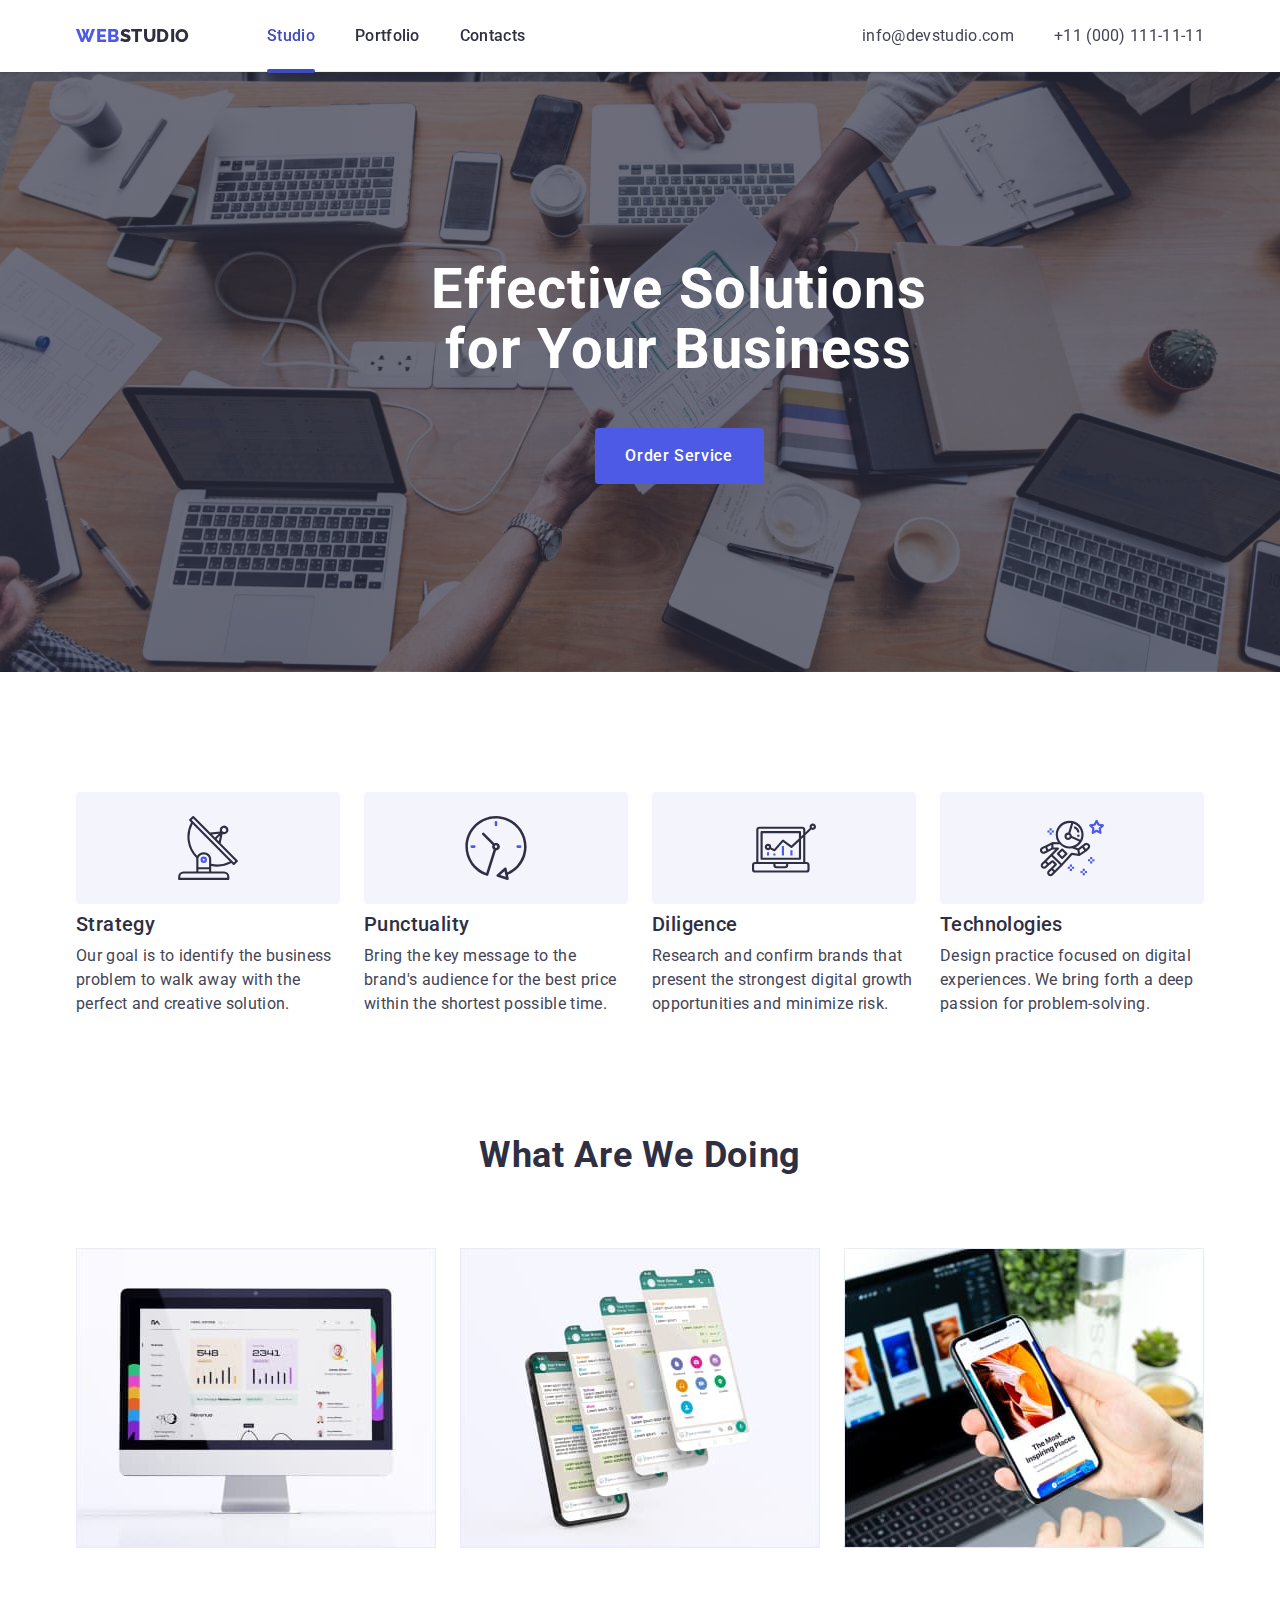
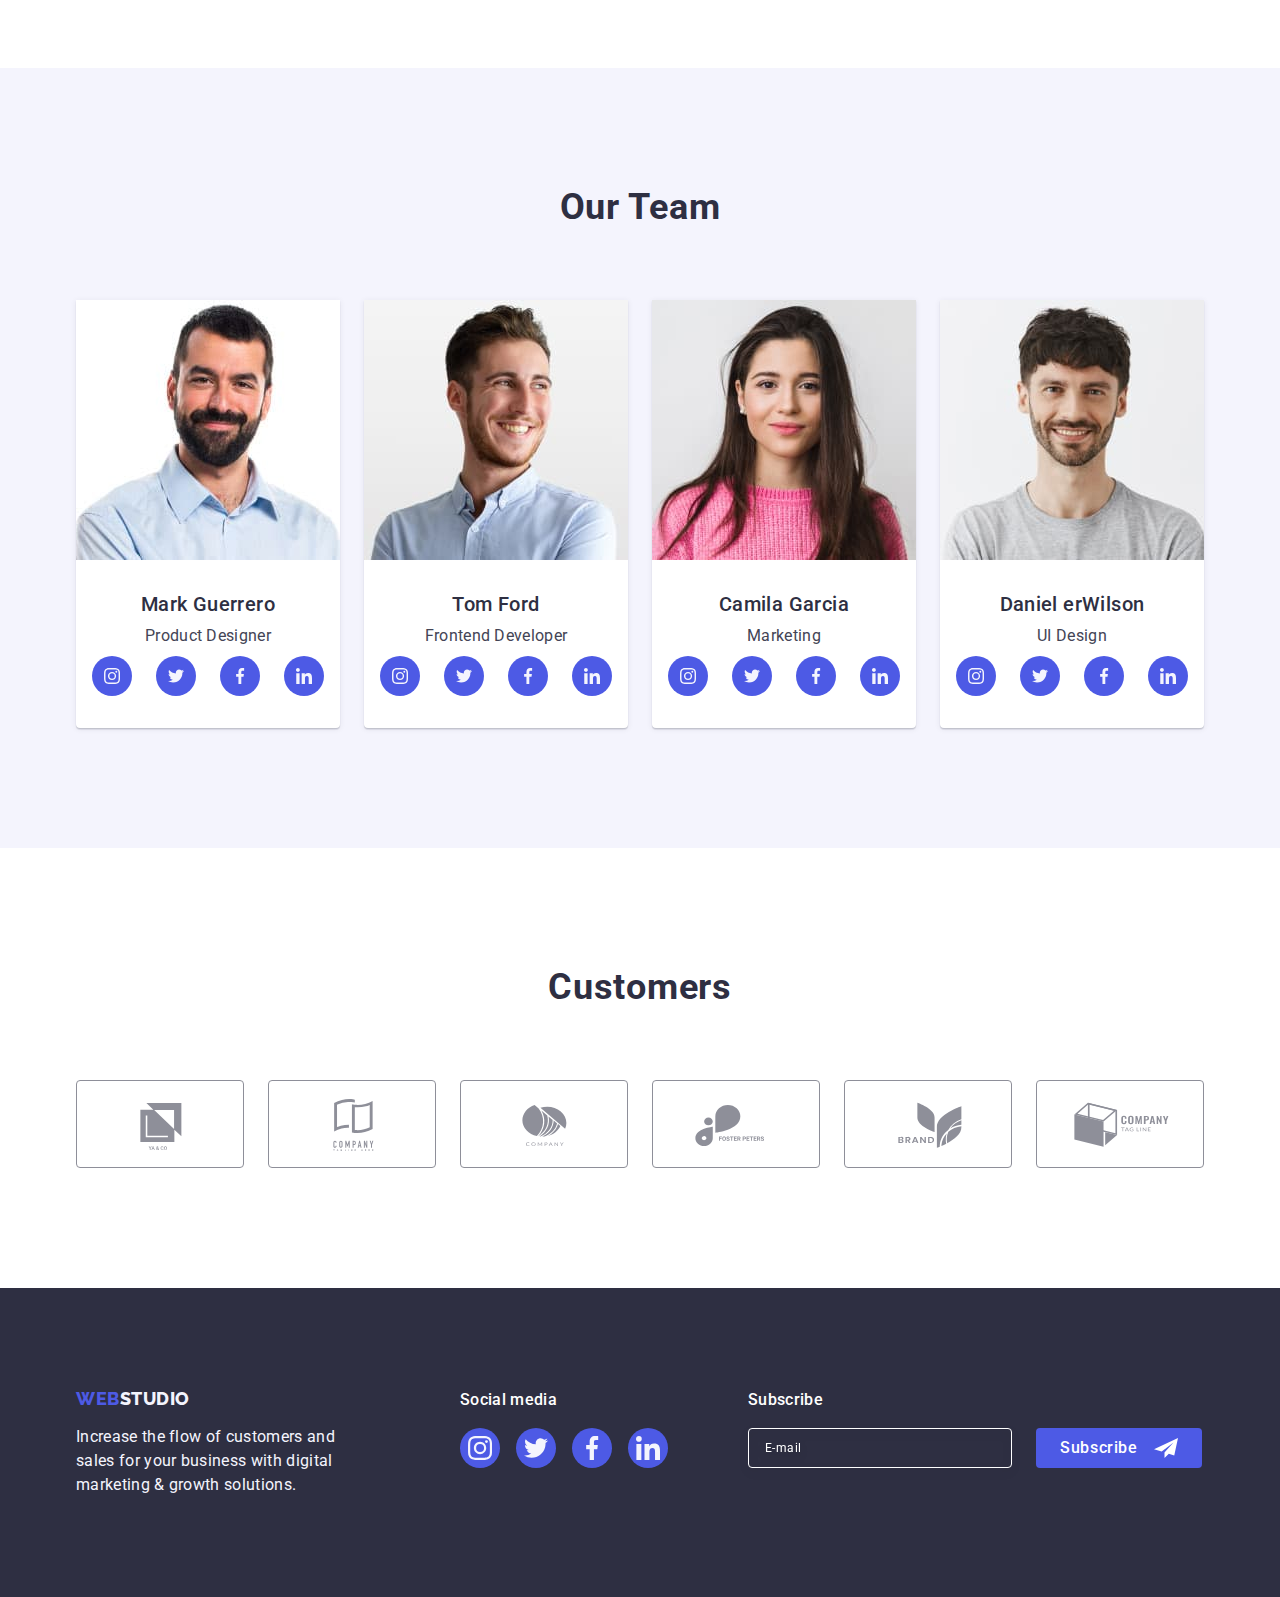
==== index.html @ be032ea1 "delite atribut for" ====
<!DOCTYPE html>
<html lang="en">
  <head>
    <meta charset="UTF-8" />
    <meta name="viewport" content="width=device-width, initial-scale=1.0" />
    <!--
      ================================
          Style normalization link
      ================================
    -->
    <link
      rel="stylesheet"
      href="https://cdn.jsdelivr.net/npm/modern-normalize@2.0.0/modern-normalize.min.css"
    />
    <!--
      ================================
          Fonts
      ================================
    -->
    <link rel="preconnect" href="https://fonts.googleapis.com" />
    <link rel="preconnect" href="https://fonts.gstatic.com" crossorigin />
    <link
      href="https://fonts.googleapis.com/css2?family=Raleway:wght@800&family=Roboto:wght@400;500;700&display=swap"
      rel="stylesheet"
    />
    <!--
        ================================
           Connecting additional pages
        ================================
      -->
    <link rel="stylesheet" href="./css/style.css" />
    <!--
        ================================
           Page's name
        ================================
      -->
    <title>Studio</title>
  </head>

  <body>
    <header class="section header">
      <!--
        ================================
           Top line
        ================================
      -->
      <div class="top-line placement-in-a-line container">
        <nav class="placement-in-a-line nav">
          <!--Logo-->
          <a class="link logo" href="./index.html">
            web<span class="logo-studio">Studio</span>
          </a>

          <ul class="placement-in-a-line list navigation-box">
            <li>
              <a class="link text-link current" href="./index.html"> Studio </a>
            </li>
            <li>
              <a class="link text-link" href="./portfolio.html"> Portfolio </a>
            </li>
            <li>
              <a class="link text-link" href=""> Contacts </a>
            </li>
          </ul>
        </nav>

        <address class="contacts">
          <ul class="list placement-in-a-line navigation-box">
            <li>
              <a class="link contact-box" href="mailto:info@devstudio.com">
                info@devstudio.com
              </a>
            </li>

            <li>
              <a class="link contact-box" href="tel:+110001111111">
                +11 (000) 111-11-11
              </a>
            </li>
          </ul>
        </address>
      </div>
    </header>

    <main>
      <!--
        =============================================
           1. Effective Solutions for Your Business
        =============================================
      -->
      <section class="title-background-box section">
        <div class="container title-box">
          <h1 class="main-title">Effective Solutions for Your Business</h1>
          <button
            data-modal-open
            class="main-button data-modal-open"
            type="button"
          >
            Order Service
          </button>
        </div>
      </section>
      <!--============================================= 
      2. Advantages
 ============================================= -->
      <section class="main-advantages-section section">
        <div class="container">
          <h2 class="visually-hidden">Advantages</h2>
          <ul class="list placement-in-a-line advantages-gap">
            <li class="advantages-card">
              <div class="icon-box">
                <svg class="advantages-icon" width="64" height="64">
                  <use href="./images/icons.svg#icon-s2-antenna"></use>
                </svg>
              </div>
              <h3 class="advantages-title">Strategy</h3>
              <p class="advantages-text">
                Our goal is to identify the business problem to walk away with
                the perfect and creative solution.
              </p>
            </li>

            <li class="advantages-card">
              <div class="icon-box">
                <svg class="advantages-icon" width="64" height="64">
                  <use href="./images/icons.svg#icon-s2-clock"></use>
                </svg>
              </div>
              <h3 class="advantages-title">Punctuality</h3>
              <p class="advantages-text">
                Bring the key message to the brand's audience for the best price
                within the shortest possible time.
              </p>
            </li>

            <li class="advantages-card">
              <div class="icon-box">
                <svg class="advantages-icon" width="64" height="64">
                  <use href="./images/icons.svg#icon-s2-diagram"></use>
                </svg>
              </div>
              <h3 class="advantages-title">Diligence</h3>
              <p class="advantages-text">
                Research and confirm brands that present the strongest digital
                growth opportunities and minimize risk.
              </p>
            </li>

            <li class="advantages-card">
              <div class="icon-box">
                <svg class="advantages-icon" width="64" height="64">
                  <use href="./images/icons.svg#icon-s2-astronaut"></use>
                </svg>
              </div>
              <h3 class="advantages-title">Technologies</h3>
              <p class="advantages-text">
                Design practice focused on digital experiences. We bring forth a
                deep passion for problem-solving.
              </p>
            </li>
          </ul>
        </div>
      </section>

      <!--
        =============================================
           3. What are we doing
        =============================================
      -->
      <section class="main-opportunities-section section">
        <div class="container">
          <h2 class="opportunities-title">What are we doing</h2>
          <ul class="list placement-in-a-line advantages-gap">
            <li class="opportunities-card">
              <img
                src="./images/main-images/rectangle171.jpg"
                alt="desktop"
                width="360"
              />
            </li>

            <li class="opportunities-card">
              <img
                src="./images/main-images/rectangle172.jpg"
                alt="mobile format"
                width="360"
              />
            </li>

            <li class="opportunities-card">
              <img
                src="./images/main-images/rectangle173.jpg"
                alt="mobile synchronized with the computer"
                width="360"
              />
            </li>
          </ul>
        </div>
      </section>

      <!--
        =============================================
           4. Our Team
        =============================================
      -->
      <section class="main-section-team section">
        <div class="container">
          <h2 class="opportunities-title">Our Team</h2>
          <ul class="list placement-in-a-line advantages-gap">
            <li class="card">
              <img
                src="./images/main-images/img01.jpg"
                alt="M.Guerrero's photo"
                width="264"
              />
              <div class="description-card">
                <h3 class="card-name">Mark Guerrero</h3>
                <p class="card-text">Product Designer</p>
                <ul
                  class="placement-in-a-line list social-links social-team-card"
                >
                  <li class="social-card-item">
                    <a
                      class="link link-team-icons"
                      href="https://www.instagram.com/"
                      target="_blank"
                    >
                      <svg class="icon" width="16" height="16">
                        <use href="./images/icons.svg#icon-f-instagram"></use>
                      </svg>
                    </a>
                  </li>

                  <li class="social-card-item">
                    <a
                      class="link link-team-icons"
                      href="https://twitter.com/"
                      target="_blank"
                    >
                      <svg class="icon" width="16" height="16">
                        <use href="./images/icons.svg#icon-f-twitter"></use>
                      </svg>
                    </a>
                  </li>

                  <li class="social-card-item">
                    <a
                      class="link link-team-icons"
                      href="https://www.facebook.com/"
                      target="_blank"
                    >
                      <svg class="icon" width="16" height="16">
                        <use href="./images/icons.svg#icon-f-facebook"></use>
                      </svg>
                    </a>
                  </li>

                  <li class="social-card-item">
                    <a
                      class="link link-team-icons"
                      href="https://www.linkedin.com/"
                      target="_blank"
                    >
                      <svg class="icon" width="16" height="16">
                        <use href="./images/icons.svg#icon-f-linkedin"></use>
                      </svg>
                    </a>
                  </li>
                </ul>
              </div>
            </li>

            <li class="card">
              <img
                src="./images/main-images/img12.jpg"
                alt="T.Ford's photo"
                width="264"
              />
              <div class="description-card">
                <h3 class="card-name">Tom Ford</h3>
                <p class="card-text">Frontend Developer</p>
                <ul
                  class="placement-in-a-line list social-links social-team-card"
                >
                  <li class="social-card-item">
                    <a
                      class="link link-team-icons"
                      href="https://www.instagram.com/"
                      target="_blank"
                    >
                      <svg class="icon" width="16" height="16">
                        <use href="./images/icons.svg#icon-f-instagram"></use>
                      </svg>
                    </a>
                  </li>

                  <li class="social-card-item">
                    <a
                      class="link link-team-icons"
                      href="https://twitter.com/"
                      target="_blank"
                    >
                      <svg class="icon" width="16" height="16">
                        <use href="./images/icons.svg#icon-f-twitter"></use>
                      </svg>
                    </a>
                  </li>

                  <li class="social-card-item">
                    <a
                      class="link link-team-icons"
                      href="https://www.facebook.com/"
                      target="_blank"
                    >
                      <svg class="icon" width="16" height="16">
                        <use href="./images/icons.svg#icon-f-facebook"></use>
                      </svg>
                    </a>
                  </li>

                  <li class="social-card-item">
                    <a
                      class="link link-team-icons"
                      href="https://www.linkedin.com/"
                      target="_blank"
                    >
                      <svg class="icon" width="16" height="16">
                        <use href="./images/icons.svg#icon-f-linkedin"></use>
                      </svg>
                    </a>
                  </li>
                </ul>
              </div>
            </li>

            <li class="card">
              <img
                src="./images/main-images/img13.jpg"
                alt="C.Garcia's photo"
                width="264"
              />
              <div class="description-card">
                <h3 class="card-name">Camila Garcia</h3>
                <p class="card-text">Marketing</p>
                <ul
                  class="placement-in-a-line list social-links social-team-card"
                >
                  <li class="social-card-item">
                    <a
                      class="link link-team-icons"
                      href="https://www.instagram.com/"
                      target="_blank"
                    >
                      <svg class="icon" width="16" height="16">
                        <use href="./images/icons.svg#icon-f-instagram"></use>
                      </svg>
                    </a>
                  </li>

                  <li class="social-card-item">
                    <a
                      class="link link-team-icons"
                      href="https://twitter.com/"
                      target="_blank"
                    >
                      <svg class="icon" width="16" height="16">
                        <use href="./images/icons.svg#icon-f-twitter"></use>
                      </svg>
                    </a>
                  </li>

                  <li class="social-card-item">
                    <a
                      class="link link-team-icons"
                      href="https://www.facebook.com/"
                      target="_blank"
                    >
                      <svg class="icon" width="16" height="16">
                        <use href="./images/icons.svg#icon-f-facebook"></use>
                      </svg>
                    </a>
                  </li>

                  <li class="social-card-item">
                    <a
                      class="link link-team-icons"
                      href="https://www.linkedin.com/"
                      target="_blank"
                    >
                      <svg class="icon" width="16" height="16">
                        <use href="./images/icons.svg#icon-f-linkedin"></use>
                      </svg>
                    </a>
                  </li>
                </ul>
              </div>
            </li>

            <li class="card">
              <img
                src="./images/main-images/img14.jpg"
                alt="D.Wilson's photo"
                width="264"
              />
              <div class="description-card">
                <h3 class="card-name">Daniel erWilson</h3>
                <p class="card-text">UI Design</p>
                <ul
                  class="placement-in-a-line list social-links social-team-card"
                >
                  <li class="social-card-item">
                    <a
                      class="link link-team-icons"
                      href="https://www.instagram.com/"
                      target="_blank"
                    >
                      <svg class="icon" width="16" height="16">
                        <use href="./images/icons.svg#icon-f-instagram"></use>
                      </svg>
                    </a>
                  </li>

                  <li class="social-card-item">
                    <a
                      class="link link-team-icons"
                      href="https://twitter.com/"
                      target="_blank"
                    >
                      <svg class="icon" width="16" height="16">
                        <use href="./images/icons.svg#icon-f-twitter"></use>
                      </svg>
                    </a>
                  </li>

                  <li class="social-card-item">
                    <a
                      class="link link-team-icons"
                      href="https://www.facebook.com/"
                      target="_blank"
                    >
                      <svg class="icon" width="16" height="16">
                        <use href="./images/icons.svg#icon-f-facebook"></use>
                      </svg>
                    </a>
                  </li>

                  <li class="social-card-item">
                    <a
                      class="link link-team-icons"
                      href="https://www.linkedin.com/"
                      target="_blank"
                    >
                      <svg class="icon" width="16" height="16">
                        <use href="./images/icons.svg#icon-f-linkedin"></use>
                      </svg>
                    </a>
                  </li>
                </ul>
              </div>
            </li>
          </ul>
        </div>
      </section>

      <!--   
        /**
          |============================
          | 5. Customers
          |============================
        */-->
      <section class="customers">
        <div class="container">
          <h2 class="opportunities-title">Customers</h2>
          <ul class="list placement-in-a-line customers-list">
            <li class="customers-link-list">
              <a class="link customers-link" href="">
                <svg class="customers-icon" width="104" height="56">
                  <use href="./images/icons.svg#icon-Logo-1"></use>
                </svg>
              </a>
            </li>

            <li class="customers-link-list">
              <a class="link customers-link" href="">
                <svg class="customers-icon" width="104" height="56">
                  <use href="./images/icons.svg#icon-Logo-2"></use>
                </svg>
              </a>
            </li>

            <li class="customers-link-list">
              <a class="link customers-link" href="">
                <svg class="customers-icon" width="104" height="56">
                  <use href="./images/icons.svg#icon-Logo-3"></use>
                </svg>
              </a>
            </li>

            <li class="customers-link-list">
              <a class="link customers-link" href="">
                <svg class="customers-icon" width="104" height="56">
                  <use href="./images/icons.svg#icon-Logo-4"></use>
                </svg>
              </a>
            </li>

            <li class="customers-link-list">
              <a class="link customers-link" href="">
                <svg class="customers-icon" width="104" height="56">
                  <use href="./images/icons.svg#icon-Logo-5"></use>
                </svg>
              </a>
            </li>

            <li class="customers-link-list">
              <a class="link customers-link" href="">
                <svg class="customers-icon" width="104" height="56">
                  <use href="./images/icons.svg#icon-Logo-6"></use>
                </svg>
              </a>
            </li>
          </ul>
        </div>
      </section>
    </main>

    <!--
      =============================================
          Footer
      =============================================
    -->
    <footer class="footer-box section">
      <div class="container placement-in-a-line footer-container">
        <div class="footer-logo-box">
          <a class="link logo logo-footer" href="./index.html">
            Web<span class="logo-studio-footer">Studio</span>
          </a>

          <p class="paragraf-box">
            Increase the flow of customers and sales for your business with
            digital marketing & growth solutions.
          </p>
        </div>

        <div>
          <p class="social-title">Social media</p>
          <ul class="placement-in-a-line list social-footer-links">
            <li class="social-links-list">
              <a
                class="link link-icons"
                href="https://www.instagram.com/"
                target="_blank"
              >
                <svg class="icon" width="24" height="24">
                  <use href="./images/icons.svg#icon-f-instagram"></use>
                </svg>
              </a>
            </li>

            <li class="social-links-list">
              <a
                class="link link-icons"
                href="https://twitter.com/"
                target="_blank"
              >
                <svg class="icon" width="24" height="24">
                  <use href="./images/icons.svg#icon-f-twitter"></use>
                </svg>
              </a>
            </li>

            <li class="social-links-list">
              <a
                class="link link-icons"
                href="https://www.facebook.com/"
                target="_blank"
              >
                <svg class="icon" width="24" height="24">
                  <use href="./images/icons.svg#icon-f-facebook"></use>
                </svg>
              </a>
            </li>

            <li class="social-links-list">
              <a
                class="link link-icons"
                href="https://www.linkedin.com/"
                target="_blank"
              >
                <svg class="icon" width="24" height="24">
                  <use href="./images/icons.svg#icon-f-linkedin"></use>
                </svg>
              </a>
            </li>
          </ul>
        </div>

        <div class="footer-subscribe">
          <p class="social-title">Subscribe</p>
          <form class="footer-form">
            <label class="social-title">
              <input
                class="subscribe-imput"
                type="email"
                name="usermail"
                placeholder="E-mail"
                required
              />
            </label>
            <button class="subscribe-button" type="submit">
              Subscribe
              <svg class="subscribe-icon" width="24" height="24">
                <use href="./images/icons.svg#plane-icon"></use>
              </svg>
            </button>
          </form>
        </div>
      </div>
    </footer>

    <!-- Modal window. -->
    <div data-modal class="data-modal is-hidden">
      <div class="modal-card">
        <button data-modal-close type="button" class="data-modal-close">
          <svg class="icon-modal" width="8" height="8">
            <use href="./images/icons.svg#icon-close"></use>
          </svg>
        </button>

        <h2 class="form-title">
          Leave your contacts and we will call you back
        </h2>

        <form class="form-box">
          <label class="form-subtitle">
            Name
            <input class="form-imput" type="text" name="username" required />
          </label>

          <label class="form-subtitle">
            Phone
            <input class="form-imput" type="tel" name="userphone" required />
          </label>

          <label class="form-subtitle">
            Email
            <input class="form-imput" type="email" name="useremail" required />
            <svg class="input-icon" width="18" height="24">
              <use href="./images/icons.svg#icon-mail-icon"></use>
            </svg>
          </label>

          <label class="form-subtitle">
            Comment
            <textarea
              class="form-textarea"
              name="usercomment"
              rows="5"
              placeholder="Text input"
            ></textarea>
          </label>

          <label class="form-accept-box">
            <input class="form-accept" type="checkbox" required />
            <span class="form-text-accept">
              I accept the terms and conditions of the
              <a href="">Privacy Policy</a>
            </span>
          </label>

          <button class="form-button" type="submit">Send</button>
        </form>
      </div>
    </div>
    <script src="./js/modal.js"></script>
  </body>
</html>
---- css/style.css ----
:root {
  --cloud: #f4f4fd;
  --cornflower: #e7e9fc;
  --dairy: #fcfcfc;
  --iris: #4d5ae5;
  --green: #31d0aa;
  --light-slate: #8e8f99;
  --navy-blue: #2e2f42;
  --navy-blue-modal: rgba(46, 47, 66, 0.4);
  --ocean: #404bbf;
  --white: #fff;
  --slate: #434455;
}

/**
  |============================
  | Base styles
  |============================
*/
body {
  font-family: "Roboto", sans-serif;
  color: var(--slate);
  background: var(--white);
}

*,
*::before,
*::after {
  box-sizing: border-box;
}

.container {
  width: 1158px;
  margin: 0 auto;
  padding: 0 15px;
}

.link {
  text-decoration: none;
}

.list {
  list-style: none;
}

.placement-in-a-line {
  display: flex;
  flex-direction: row;
}

h1,
h2,
h3,
h4,
h5,
h6,
p {
  margin-top: 0;
  margin-bottom: 0;
}

ul,
ol {
  margin-top: 0;
  margin-bottom: 0;
  padding-left: 0;
}

.section {
  margin: 0;
}

img {
  display: block;
  max-width: 100%;
}

input {
  font-family: inherit;
}

.visually-hidden {
  position: absolute;
  width: 1px;
  height: 1px;
  margin: -1px;
  border: 0;
  padding: 0;

  white-space: nowrap;
  clip-path: inset(100%);
  clip: rect(0 0 0 0);
  overflow: hidden;
}

/*
=========================================
      Header
=========================================
*/
.header {
  position: sticky;
  top: 0;
  background-color: var(--white);
  box-shadow: 0px 2px 1px rgba(46, 47, 66, 0.08),
    0px 1px 1px rgba(46, 47, 66, 0.16), 0px 1px 6px rgba(46, 47, 66, 0.08);
}

.top-line {
  display: flex;
  height: 72px;
  align-items: center;
  justify-content: space-between;
  border-bottom: 1px solid #e7e9fc;
}

.nav {
  align-items: center;
}

.logo {
  width: 115px;
  margin-right: 76px;
  font-family: "Raleway", sans-serif;
  font-weight: 800;
  font-size: 18px;
  line-height: 1.17;
  letter-spacing: 0.03em;
  text-transform: uppercase;
  color: var(--iris);
}

.logo-studio {
  color: var(--navy-blue);
}

.navigation-box {
  gap: 40px;
}

.text-link {
  display: block;
  align-items: center;
  justify-content: center;
  position: relative;
  padding: 24px 0;
  font-weight: 500;
  font-size: 16px;
  line-height: 1.5;
  letter-spacing: 0.02em;
  color: var(--navy-blue);
  transition: color 250ms cubic-bezier(0.4, 0, 0.2, 1);
}

.text-link:hover,
.text-link:focus {
  color: var(--ocean);
}

.text-link.current {
  color: var(--ocean);
}

.text-link.current::after {
  content: "";
  position: absolute;
  left: 0;
  bottom: -1px;
  width: 100%;
  height: 4px;
  border-radius: 2px;
  background-color: var(--ocean);
}

.text-link .contacts {
  font-style: normal;
}

.contacts {
  font-style: normal;
}

.contact-box {
  font-size: 16px;
  line-height: 1.5;
  letter-spacing: 0.02em;
  color: var(--slate);
  transition: color 250ms cubic-bezier(0.4, 0, 0.2, 1);
}

.contact-box:hover,
.contact-box:focus {
  color: var(--ocean);
}

/* Main
=============================================
   1. Effective Solutions for Your Business
=============================================
*/
.title-background-box {
  max-width: 1440px;
  margin: 0 auto;
  padding: 188px 0;
  background: var(--navy-blue);
  background-image: linear-gradient(
      to bottom,
      rgba(46, 47, 66, 0.7),
      rgba(46, 47, 66, 0.7)
    ),
    url(../images/main-images/people-office.jpg);
  background-repeat: no-repeat;
  background-position: center;
  background-size: cover;
}

.title-box {
  width: 1358px;
  padding: 188px auto;
}

.main-title {
  max-width: 496px;
  margin-right: auto;
  margin-left: auto;
  margin-bottom: 48px;
  font-size: 56px;
  line-height: 1.07;
  text-align: center;
  letter-spacing: 0.02em;
  color: var(--white);
}

.main-button {
  display: block;
  min-width: 169px;
  height: 56px;
  margin-right: auto;
  margin-left: auto;
  font-family: "Roboto", sans-serif;
  font-weight: 500;
  font-size: 16px;
  line-height: 1.5;
  letter-spacing: 0.04em;
  color: var(--white);
  border: none;
  background-color: var(--iris);
  border-radius: 4px;
  cursor: pointer;
  transition: background-color 250ms cubic-bezier(0.4, 0, 0.2, 1);
}

.main-button:hover,
.main-button:focus {
  background-color: var(--ocean);
  cursor: pointer;
}

/* 
=============================================
   2. Advantages
=============================================
*/
.main-advantages-section {
  padding: 120px 0;
}

.advantages-gap {
  gap: 24px;
}

.icon-box {
  display: flex;
  width: 264px;
  height: 112px;
  margin-bottom: 8px;
  align-items: center;
  justify-content: center;
  background-color: var(--cloud);
  border-radius: 4px;
  margin-bottom: 8px;
}

.advantages-card {
  width: calc((100% - 72px) / 4);
}

.advantages-title {
  margin-bottom: 8px;
  font-weight: 500;
  font-size: 20px;
  line-height: 1.2;
  letter-spacing: 0.02em;
  color: var(--navy-blue);
}

.advantages-text {
  font-size: 16px;
  line-height: 1.5;
  letter-spacing: 0.02em;
  color: var(--slate);
}

/* 
=============================================
   3. What are we doing
=============================================
*/
.main-opportunities-section {
  padding-bottom: 120px;
}

.opportunities-title {
  margin-bottom: 72px;
  font-size: 36px;
  line-height: 1.11;
  text-align: center;
  letter-spacing: 0.02em;
  text-transform: capitalize;
  color: var(--navy-blue);
}

/* 
=============================================
   4. Our Team
=============================================
*/
.main-section-team {
  padding-top: 120px;
  padding-bottom: 120px;
  background-color: var(--cloud);
}

.card {
  box-shadow: 0px 1px 6px rgba(46, 47, 66, 0.08),
    0px 1px 1px rgba(46, 47, 66, 0.16), 0px 2px 1px rgba(46, 47, 66, 0.08);
  border-radius: 0px 0px 4px 4px;
  text-align: center;
  background-color: var(--white);
  transition: background-color 250ms cubic-bezier(0.4, 0, 0.2, 1);
}

.description-card {
  padding: 32px 0;
}

.card-name {
  margin-bottom: 8px;
  font-size: 20px;
  font-weight: 500;
  line-height: 1.2;
  letter-spacing: 0.02em;
  text-align: center;
  color: var(--navy-blue);
}

.card-text {
  margin-bottom: 8px;
  font-size: 16px;
  line-height: 1.5;
  letter-spacing: 0.02em;
  text-align: center;
  color: var(--slate);
}

.social-team-card {
  align-items: center;
  justify-content: center;
  gap: 24px;
}

.social-card-item {
  width: 40px;
  height: 40px;
}

.link-team-icons {
  display: flex;
  align-items: center;
  justify-content: center;
  width: 100%;
  height: 100%;
  border-radius: 50%;
  fill: var(--cloud);
  background-color: var(--iris);
  transition: background-color 250ms cubic-bezier(0.4, 0, 0.2, 1);
}

.link-team-icons:hover,
.link-team-icons:focus {
  background-color: var(--ocean);
}

.icon {
  fill: var(--cloud);
}

/**
  |============================
  | 5. Customers
  |============================
*/

.customers {
  padding: 120px 0;
}

.customers-list {
  gap: 24px;
}

.customers-link-list {
  width: calc((100% - 120px) / 6);
  height: 88px;
}

.customers-link {
  width: 100%;
  height: 100%;
  border: 1px solid var(--light-slate);
  border-radius: 4px;
  display: flex;
  justify-content: center;
  align-items: center;
  color: var(--light-slate);
  fill: var(--light-slate);
  transition: border-color 250ms cubic-bezier(0.4, 0, 0.2, 1),
    color 250ms cubic-bezier(0.4, 0, 0.2, 1);
}

.customers-link:hover,
.customers-link:focus {
  fill: var(--ocean);
  color: var(--ocean);
  border-color: var(--ocean);
}
/* 
=============================================
   Portfolio
=============================================
*/
.portfolio {
  padding-top: 96px;
  padding-bottom: 120px;
}

.filter-button-box {
  margin-bottom: 72px;
  gap: 24px;
  justify-content: center;
}

.portfolio-button {
  display: block;
  padding: 12px 24px 12px 24px;
  font-family: "Roboto", sans-serif;
  font-weight: 500;
  font-size: 16px;
  line-height: 1.5;
  letter-spacing: 0.04em;
  color: var(--iris);
  background-color: var(--cloud);
  border-radius: 4px;
  border: 1px solid var(--cornflower);
  transition: color 250ms cubic-bezier(0.4, 0, 0.2, 1),
    background-color 250ms cubic-bezier(0.4, 0, 0.2, 1),
    border-color 250ms cubic-bezier(0.4, 0, 0.2, 1),
    box-shadow 250ms cubic-bezier(0.4, 0, 0.2, 1);
}

.portfolio-button:hover,
.portfolio-button:focus {
  color: var(--white);
  background-color: var(--ocean);
  cursor: pointer;
  border: 1px solid transparent;

  box-shadow: 0px 3px 1px rgba(0, 0, 0, 0.1), 0px 2px 1px rgba(0, 0, 0, 0.08),
    0px 2px 2px rgba(0, 0, 0, 0.12);
}

.project-cards {
  flex-wrap: wrap;
  column-gap: 24px;
  row-gap: 48px;
}

.card-of-project {
}

.project-link {
  display: block;
  transition: box-shadow 250ms cubic-bezier(0.4, 0, 0.2, 1);
}

.project-link:hover,
.project-link:focus {
  box-shadow: 0px 1px 6px rgba(46, 47, 66, 0.08),
    0px 1px 1px rgba(46, 47, 66, 0.16), 0px 2px 1px rgba(46, 47, 66, 0.08);
}

.parents-img-project {
  position: relative;
  overflow: hidden;
}

.project-link:hover .project-text,
.project-link:focus .project-text {
  box-shadow: 0px 1px 6px rgba(46, 47, 66, 0.08),
    0px 1px 1px rgba(46, 47, 66, 0.16), 0px 2px 1px rgba(46, 47, 66, 0.08);
  transform: translateY(0%);
}

.project-text {
  position: absolute;
  top: 0;
  left: 0;
  width: 100%;
  height: 100%;
  transform: translateY(100%);
  transition: transform 250ms cubic-bezier(0.4, 0, 0.2, 1);
  padding: 40px 32px;
  font-size: 16px;
  line-height: 1.5;
  letter-spacing: 0.02em;
  color: var(--cloud);
  background: var(--iris);
}

.card-of-project:hover .project-text,
.card-of-project:focus .project-text {
  transform: translateY(0);
}

.description-project-card {
  padding: 32px 16px;
  border: 1px solid var(--cornflower);
  border-top: none;
}

.filter-button-box {
}
.card-project-name {
  margin-bottom: 8px;
  font-size: 20px;
  font-weight: 500;
  line-height: 1.2;
  letter-spacing: 0.02em;
  color: var(--navy-blue);
}

.card-project-text {
  font-size: 16px;
  line-height: 1.5;
  letter-spacing: 0.02em;
  color: var(--slate);
}

/* 
=============================================
   Footer
=============================================
*/
.footer-box {
  padding: 100px 0;
}

.footer-container {
  align-items: baseline;
}

.footer-logo-box {
  margin-right: 120px;
}

.logo-footer {
  display: inline-block;
  margin-bottom: 16px;
}

.logo-studio-footer {
  color: var(--cloud);
}

.footer-box {
  background: var(--navy-blue);
}

.paragraf-box {
  width: 264px;
  line-height: 1.5;
  letter-spacing: 0.02em;
  color: var(--cloud);
}

.social-title {
  margin-bottom: 16px;
  font-size: 16px;
  font-weight: 500;
  line-height: 1.5;
  letter-spacing: 0.02em;
  color: var(--white);
}

.social-footer-links {
  display: flex;
  gap: 16px;
  flex-shrink: 0;
  align-self: flex-end;
}

.social-footer-links .link-icons {
  display: flex;
  justify-content: center;
  align-items: center;
  width: 40px;
  height: 40px;
  border-radius: 50%;
  fill: var(--cloud);
  background-color: var(--iris);
  transition: background-color 250ms cubic-bezier(0.4, 0, 0.2, 1);
}

.link-icons:hover,
.link-icons:focus {
  background-color: var(--green);
}

.footer-subscribe {
  margin-left: 80px;
  align-items: flex-start;
}

.footer-form {
  display: flex;
  gap: 24px;
}

.subscribe-imput {
  width: 264px;
  height: 40px;

  padding-left: 16px;
  font-size: 12px;
  font-weight: 400;
  line-height: 1.5;
  letter-spacing: 0.04em;
  border-radius: 4px;
  border: 1px solid var(--white);
  filter: drop-shadow(0px 4px 4px rgba(0, 0, 0, 0.15));
  color: var(--white);
  background-color: transparent;
}

.subscribe-imput::placeholder {
  font-size: 12px;
  font-weight: 400;
  line-height: 2;
  letter-spacing: 0.04em;
  color: var(--white);
}

.subscribe-button {
  display: flex;

  padding: 8px 24px;
  min-width: 165px;
  height: 40px;
  align-items: center;
  justify-content: center;
  font-family: "Roboto", sans-serif;
  font-size: 16px;
  font-weight: 500;
  line-height: 1.5;
  letter-spacing: 0.04em;
  color: var(--white);
  fill: var(--white);
  background-color: var(--iris);
  cursor: pointer;
  border: none;
  border-radius: 4px;
}

.subscribe-icon {
  margin-left: 16px;
}

/**
  |============================
  | Modal window
  |============================
*/

.data-modal {
  position: fixed;
  top: 0;
  left: 0;
  width: 100%;
  height: 100%;
  background-color: rgba(46, 47, 66, 0.4);
  transition: opacity 250ms cubic-bezier(0.4, 0, 0.2, 1),
    visibility 250ms cubic-bezier(0.4, 0, 0.2, 1);
}

.is-hidden {
  opacity: 0;
  visibility: hidden;
  pointer-events: none;
}

.modal-card {
  position: absolute;
  top: 50%;
  left: 50%;
  transform: translate(-50%, -50%) scale(1);
  width: 408px;
  min-height: 584px;
  padding: 72px 24px 24px 24px;
  background: var(--dairy);
  box-shadow: 0px 1px 1px rgba(0, 0, 0, 0.14), 0px 1px 3px rgba(0, 0, 0, 0.12),
    0px 2px 1px rgba(0, 0, 0, 0.2);
  border-radius: 4px;
  transition: transform 250ms cubic-bezier(0.4, 0, 0.2, 1);
}

.data-modal-close {
  position: absolute;
  top: 24px;
  right: 24px;
  width: 24px;
  height: 24px;
  border-radius: 50%;
  display: flex;
  align-items: center;
  justify-content: center;
  background-color: var(--cornflower);
  border: 1px solid rgba(0, 0, 0, 0.1);
  padding: 0;
  cursor: pointer;
  transition: background-color 250ms cubic-bezier(0.4, 0, 0.2, 1),
    border 250ms cubic-bezier(0.4, 0, 0.2, 1);
}

.data-modal-close:hover,
.data-modal-close:focus {
  background-color: var(--ocean);
  border: none;
  fill: var(--white);
}

.icon-modal {
  scale: 3;
  transition: fill 250ms cubic-bezier(0.4, 0, 0.2, 1);
}

.icon-modal:hover,
.icon-modal:focus {
  fill: var(--white);
  fill: #ffffff;
}

.form-title {
  margin-bottom: 16px;
  color: var(--navy-blue);
  text-align: center;
  font-size: 16px;
  font-weight: 500;
  line-height: 1.5;
  letter-spacing: 0.02em;
}

.form-box {
  display: flex;
  flex-direction: column;
  gap: 8px;
}

.form-subtitle {
  display: flex;
  flex-direction: column;
  color: var(--light-slate);
  font-size: 12px;
  line-height: 1.17;
  letter-spacing: 0.04em;
}

.form-imput {
  margin-top: 4px;
  width: 360px;
  height: 36px;
  border-radius: 4px;
  border: 1px solid var(--navy-blue-modal);
  transition: border-color 250ms cubic-bezier(0.4, 0, 0.2, 1);
}

.form-imput:hover + .input-icon,
.form-imput:focus + .input-icon {
  border-color: var(--iris);
}

.form-accept:checked + .form-subtitle {
  background-color: var(--ocean);
  fill: #f4f4fd;
  border: none;
}

.form-imput::placeholder {
  border-color: var(--iris);
}

.form-textarea {
  resize: none;
  margin-top: 4px;
  padding: 8px 16px;
  width: 360px;
  height: 102px;
  border-radius: 4px;
  border: 1px solid var(--navy-blue-modal);
}

.form-textarea::placeholder {
  color: var(--navy-blue-modal);
  font-size: 12px;
  font-weight: 400;
  line-height: 1.17;
  letter-spacing: 0.04em;
}

.form-accept-box {
  margin: 8px 0 24px 0;
  padding: 0;
}

.form-accept {
  width: 16px;
  height: 16px;
  margin-right: 8px;
  border-radius: 2px;
  border: 1px solid var(--navy-blue-modal);
}

.form-accept:checked + .form-accept-box > .form-text-accept {
  background-color: var(--ocean);
  fill: #f4f4fd;
  border: none;
}

.form-text-accept {
  margin: 0;
  padding: 0;
  color: var(--light-slate);
  font-size: 12px;
  font-weight: 400;
  line-height: 1.16;
  letter-spacing: 0.04em;
}

.form-button {
  padding: 16px 64px;
  align-self: center;

  color: var(--white);
  background-color: var(--iris);
  font-size: 16px;
  font-weight: 500;
  line-height: 1.5;
  letter-spacing: 0.04em;
  transition: background-color 250ms cubic-bezier(0.4, 0, 0.2, 1);
}

.form-button:hover,
.form-button:focus {
  background-color: var(--ocean);
  cursor: pointer;
}

.form-button:disabled {
  background-color: var(--light-slate);
  cursor: not-allowed;
}
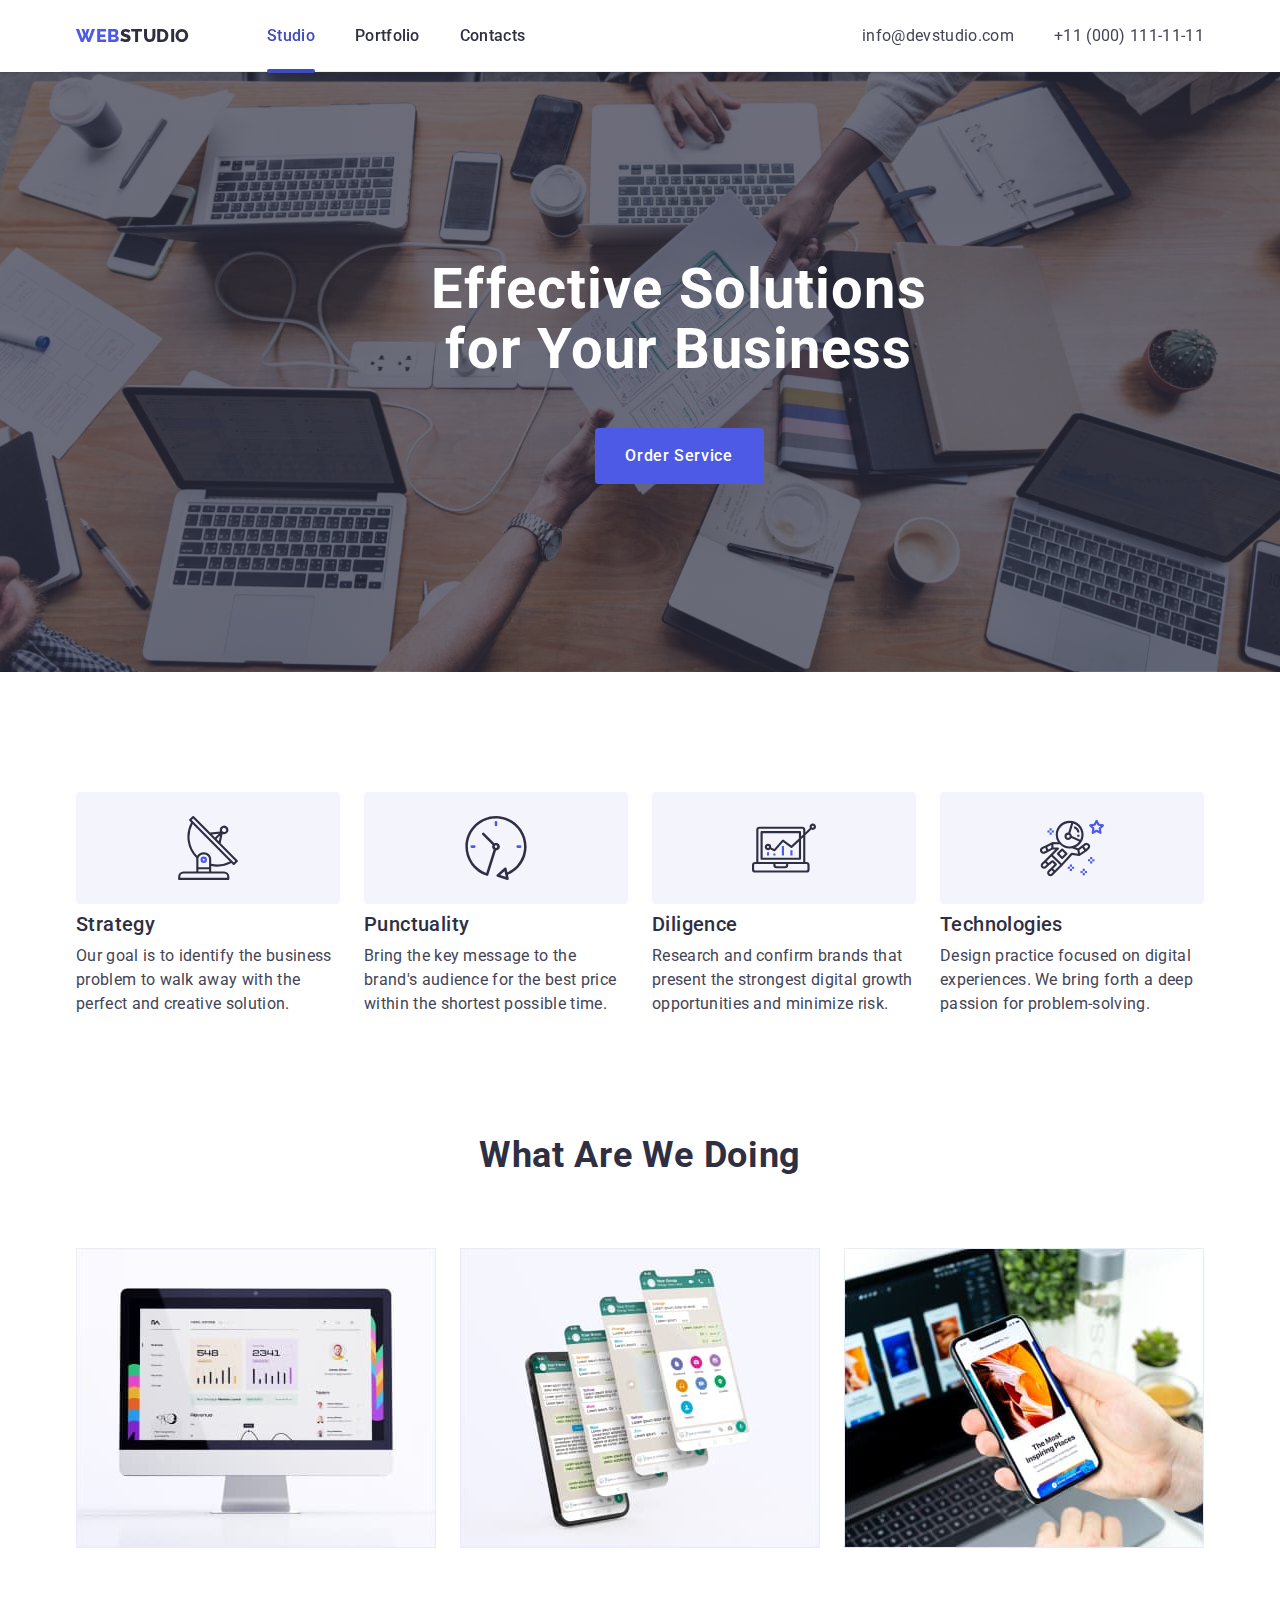
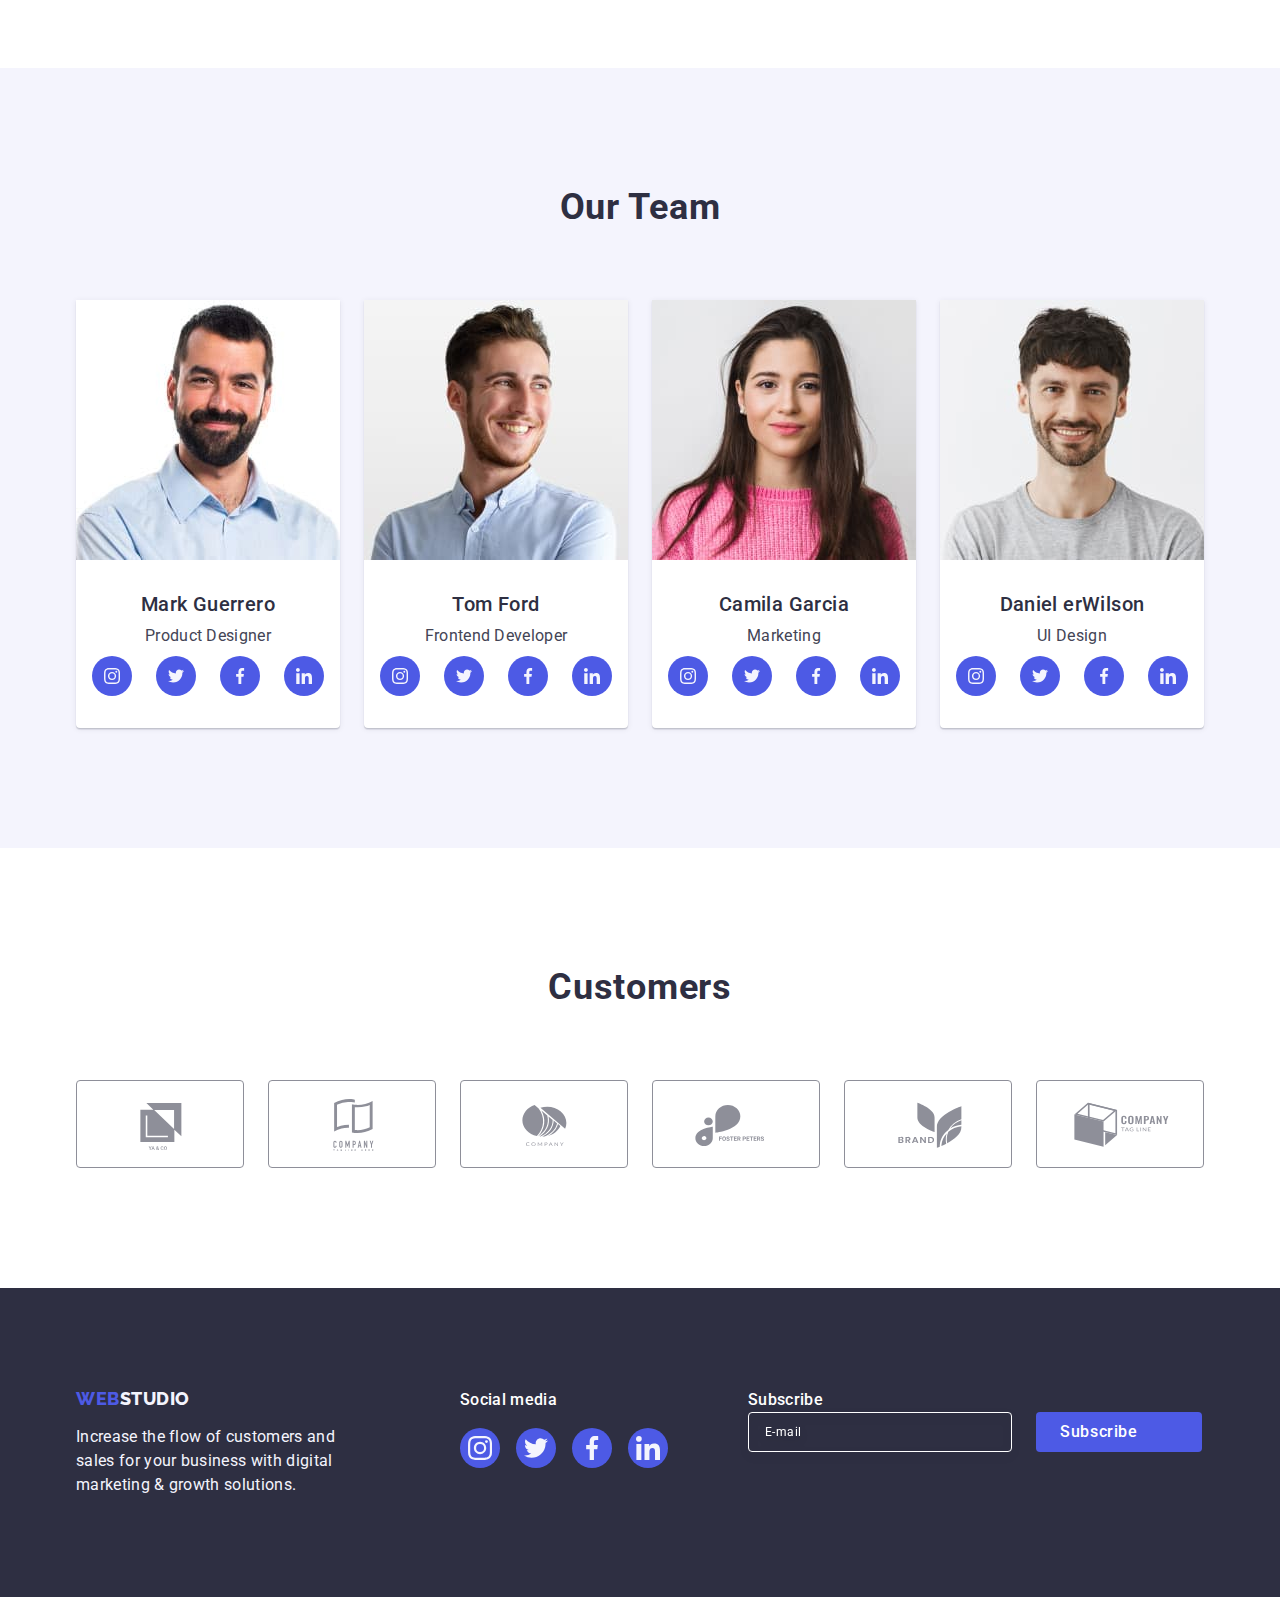
==== commit 16482827: "Recomendation mentor" ====
--- a/index.html
+++ b/index.html
@@ -596,7 +596,7 @@
         </div>
 
         <div class="footer-subscribe">
-          <p class="social-title">Subscribe</p>
+          <p class="social-form-title">Subscribe</p>
           <form class="footer-form">
             <label class="social-title">
               <input
@@ -627,46 +627,88 @@
           </svg>
         </button>
 
-        <h2 class="form-title">
-          Leave your contacts and we will call you back
-        </h2>
+        <p class="form-title">Leave your contacts and we will call you back</p>
 
         <form class="form-box">
-          <label class="form-subtitle">
-            Name
-            <input class="form-imput" type="text" name="username" required />
-          </label>
-
-          <label class="form-subtitle">
-            Phone
-            <input class="form-imput" type="tel" name="userphone" required />
-          </label>
-
-          <label class="form-subtitle">
-            Email
-            <input class="form-imput" type="email" name="useremail" required />
-            <svg class="input-icon" width="18" height="24">
-              <use href="./images/icons.svg#icon-mail-icon"></use>
-            </svg>
-          </label>
-
-          <label class="form-subtitle">
-            Comment
+          <div class="form-name-box">
+            <label class="form-subtitle" for="user-name"> Name</label>
+            <div class="form-person-box">
+              <input
+                class="form-imput"
+                type="text"
+                id="user-name"
+                name="user-name"
+                required
+              />
+              <svg class="input-icon" width="18" height="24">
+                <use href="./images/icons.svg#icon-person"></use>
+              </svg>
+            </div>
+          </div>
+
+          <div class="form-name-box">
+            <label class="form-subtitle" for="user-phone"> Phone</label>
+            <div class="form-person-box">
+              <input
+                class="form-imput"
+                type="tel"
+                id="user-phone"
+                name="user-phone"
+                required
+              />
+              <svg class="input-icon" width="18" height="24">
+                <use href="./images/icons.svg#icon-phone"></use>
+              </svg>
+            </div>
+          </div>
+
+          <div class="form-name-box">
+            <label class="form-subtitle" for="user-email"> Email</label>
+            <div class="form-person-box">
+              <input
+                class="form-imput"
+                type="email"
+                id="user-email"
+                name="user-email"
+                required
+              />
+              <svg class="input-icon" width="18" height="24">
+                <use href="./images/icons.svg#icon-email"></use>
+              </svg>
+            </div>
+          </div>
+
+          <div class="form-name-boxarea">
+            <label class="form-subtitle" for="user-comment"> Comment</label>
             <textarea
               class="form-textarea"
-              name="usercomment"
+              id="user-comment"
+              name="user-comment"
               rows="5"
               placeholder="Text input"
-            ></textarea>
-          </label>
-
-          <label class="form-accept-box">
-            <input class="form-accept" type="checkbox" required />
-            <span class="form-text-accept">
+            >
+            </textarea>
+          </div>
+
+          <div class="form-accept-box">
+            <input
+              class="form-accept visually-hidden"
+              type="checkbox"
+              id="user-privacy"
+              name="user-privacy"
+              value="true"
+              required
+            />
+            <label class="form-text-accept" for="user-privacy">
+              <span class="user-privacy-box">
+                <svg class="check-mark-box" width="10" height="8">
+                  <use href="./images/icons.svg#icon-check-mark"></use>
+                </svg>
+              </span>
               I accept the terms and conditions of the
-              <a href="">Privacy Policy</a>
-            </span>
-          </label>
+              <a class="privacy-policy link" href="">Privacy Policy</a>
+            </label>
+          </div>
 
           <button class="form-button" type="submit">Send</button>
         </form>
--- a/css/style.css
+++ b/css/style.css
@@ -636,6 +636,14 @@
   gap: 24px;
 }
 
+.social-form-title {
+  font-size: 16px;
+  font-weight: 500;
+  line-height: 1.5;
+  letter-spacing: 0.02em;
+  color: var(--white);
+}
+
 .subscribe-imput {
   width: 264px;
   height: 40px;
@@ -756,7 +764,6 @@
 .icon-modal:hover,
 .icon-modal:focus {
   fill: var(--white);
-  fill: #ffffff;
 }
 
 .form-title {
@@ -772,11 +779,15 @@
 .form-box {
   display: flex;
   flex-direction: column;
-  gap: 8px;
+}
+
+.form-name-box {
+  margin-bottom: 8px;
 }
 
 .form-subtitle {
-  display: flex;
+  display: block;
+  margin-bottom: 4px;
   flex-direction: column;
   color: var(--light-slate);
   font-size: 12px;
@@ -784,18 +795,41 @@
   letter-spacing: 0.04em;
 }
 
+.form-person-box {
+  position: relative;
+}
+
 .form-imput {
-  margin-top: 4px;
-  width: 360px;
-  height: 36px;
+  width: 100%;
+  height: 40px;
+  padding-left: 38px;
   border-radius: 4px;
   border: 1px solid var(--navy-blue-modal);
+  background-color: transparent;
+  outline: transparent;
   transition: border-color 250ms cubic-bezier(0.4, 0, 0.2, 1);
+}
+
+.input-icon {
+  position: absolute;
+  left: 16px;
+  top: 50%;
+  transform: translateY(-50%);
+  transition: fill 250ms cubic-bezier(0.4, 0, 0.2, 1);
+}
+
+.form-imput:hover,
+.form-imput:focus {
+  border-color: var(--iris);
 }
 
 .form-imput:hover + .input-icon,
 .form-imput:focus + .input-icon {
-  border-color: var(--iris);
+  fill: var(--iris);
+}
+
+.form-name-boxarea {
+  margin-bottom: 16px;
 }
 
 .form-accept:checked + .form-subtitle {
@@ -812,10 +846,18 @@
   resize: none;
   margin-top: 4px;
   padding: 8px 16px;
-  width: 360px;
-  height: 102px;
+  width: 100%;
+  height: 120px;
   border-radius: 4px;
   border: 1px solid var(--navy-blue-modal);
+  font-size: 12px;
+  font-weight: 400;
+  line-height: 1.17;
+  letter-spacing: 0.04em;
+  color: var(--navy-blue-modal);
+  background-color: transparent;
+  outline: transparent;
+  transition: border-color 250ms cubic-bezier(0.4, 0, 0.2, 1);
 }
 
 .form-textarea::placeholder {
@@ -826,6 +868,10 @@
   letter-spacing: 0.04em;
 }
 
+.form-textarea:focus {
+  border-color: var(--iris);
+}
+
 .form-accept-box {
   margin: 8px 0 24px 0;
   padding: 0;
@@ -839,32 +885,59 @@
   border: 1px solid var(--navy-blue-modal);
 }
 
-.form-accept:checked + .form-accept-box > .form-text-accept {
+.form-accept:checked + .form-text-accept > .user-privacy-box {
   background-color: var(--ocean);
-  fill: #f4f4fd;
+  fill: var(--cloud);
   border: none;
 }
 
 .form-text-accept {
-  margin: 0;
+  margin-bottom: 24px;
   padding: 0;
   color: var(--light-slate);
   font-size: 12px;
   font-weight: 400;
-  line-height: 1.16;
+  line-height: 1.17;
   letter-spacing: 0.04em;
 }
 
+.user-privacy-box {
+  display: inline-flex;
+  align-items: center;
+  justify-content: center;
+  width: 16px;
+  height: 16px;
+  border: 1px solid var(--navy-blue-modal);
+  border-radius: 2px;
+  transition: background-color 250ms cubic-bezier(0.4, 0, 0.2, 1),
+    border 250ms cubic-bezier(0.4, 0, 0.2, 1),
+    fill 250ms cubic-bezier(0.4, 0, 0.2, 1);
+  fill: transparent;
+}
+
+.user-privacy-box:hover,
+.user-privacy-box:focus {
+  border-color: var(--ocean);
+}
+
+.privacy-policy {
+  color: var(--iris);
+}
+
 .form-button {
+  min-width: 169px;
+  height: 56px;
   padding: 16px 64px;
   align-self: center;
-
   color: var(--white);
   background-color: var(--iris);
   font-size: 16px;
   font-weight: 500;
   line-height: 1.5;
   letter-spacing: 0.04em;
+  cursor: pointer;
+  border: none;
+  border-radius: 4px;
   transition: background-color 250ms cubic-bezier(0.4, 0, 0.2, 1);
 }
 
